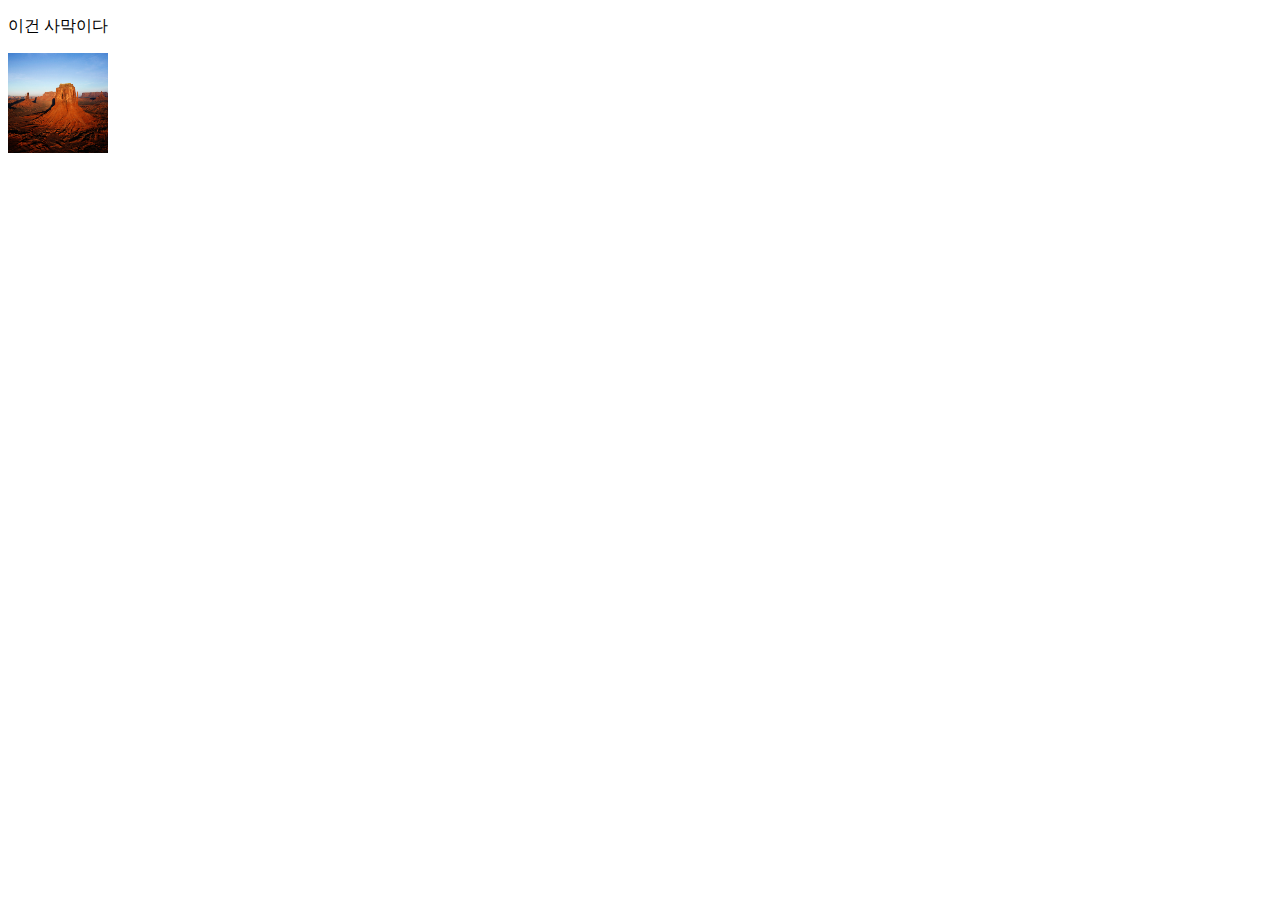
==== index.html @ 869d3fa5 "Add files via upload" ====
<!DOCTYPE html>
<html lang="en" dir="ltr">
  <head>
    <meta charset="utf-8">
    <title></title>
  </head>
  <body>
    <p>이건 사막이다<P>
    <img src="Desert.jpg" width="100PX" height="100PX">
  </body>
</html>
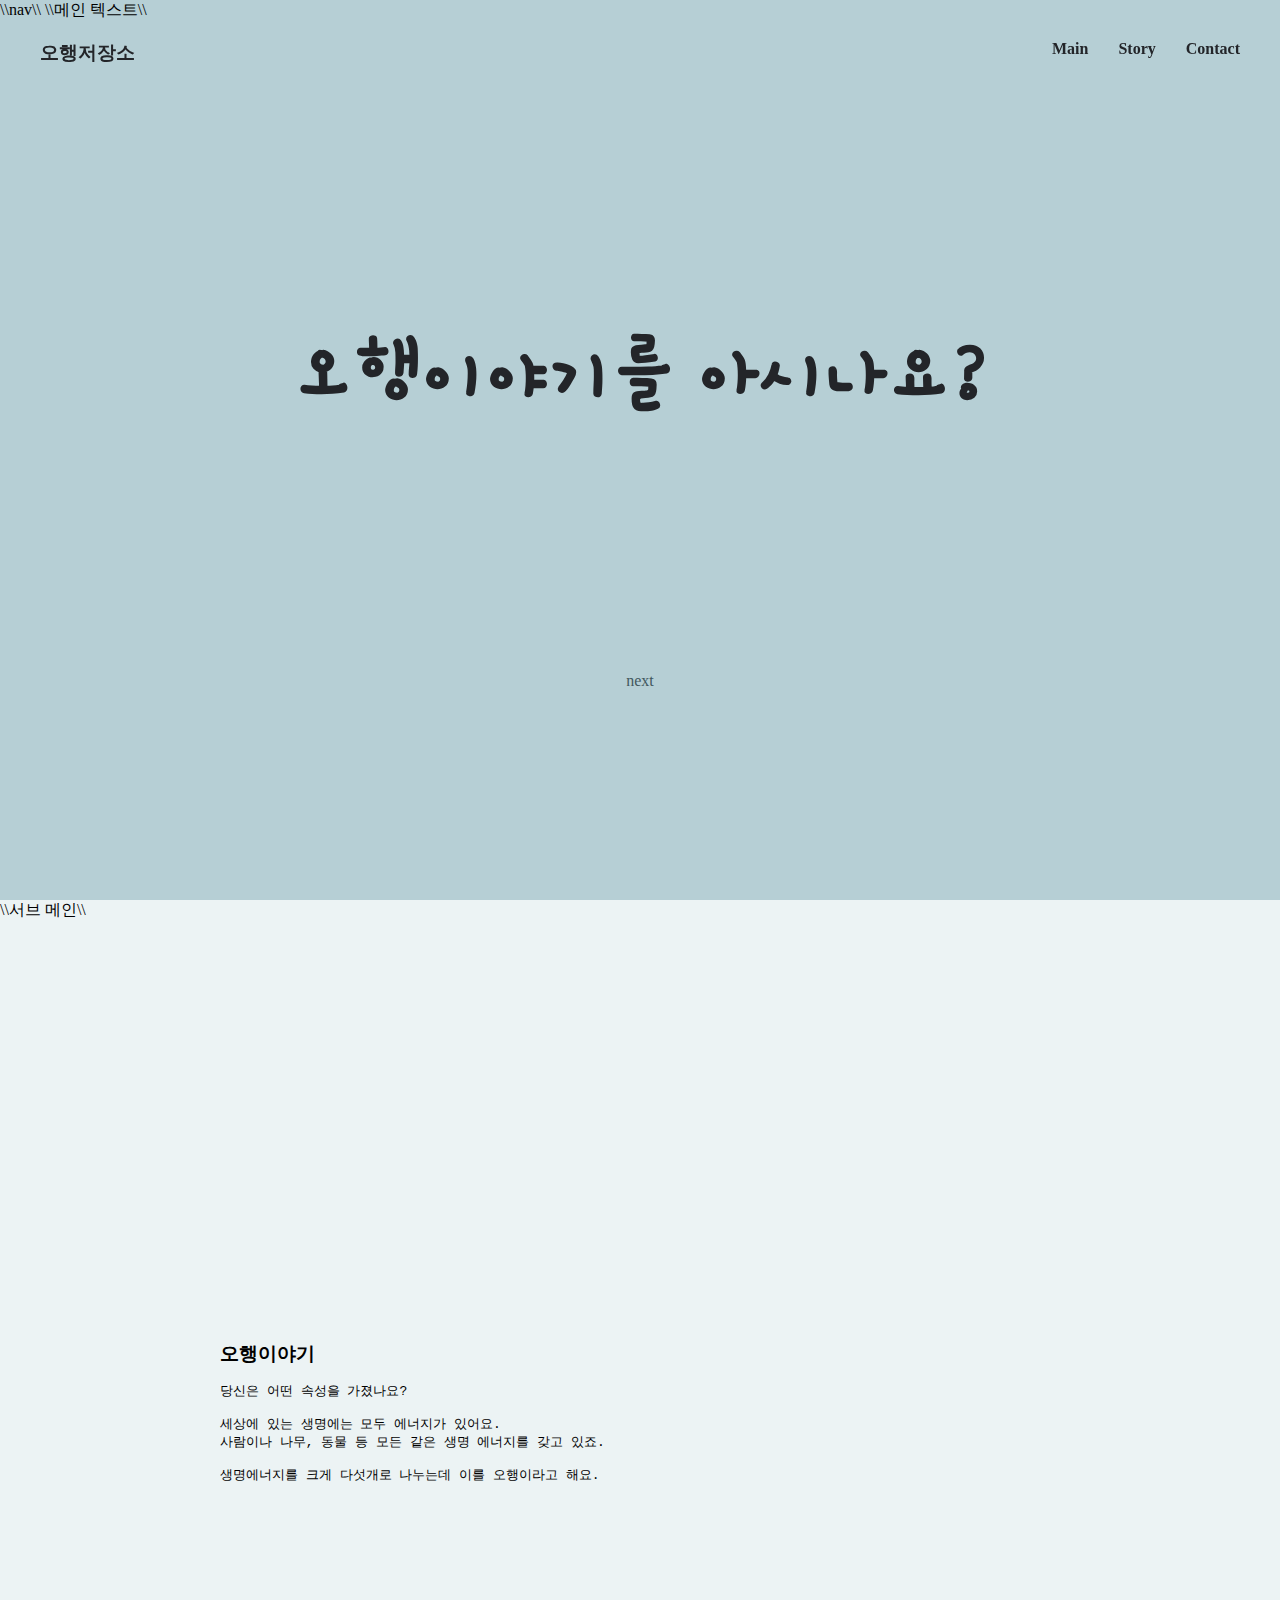
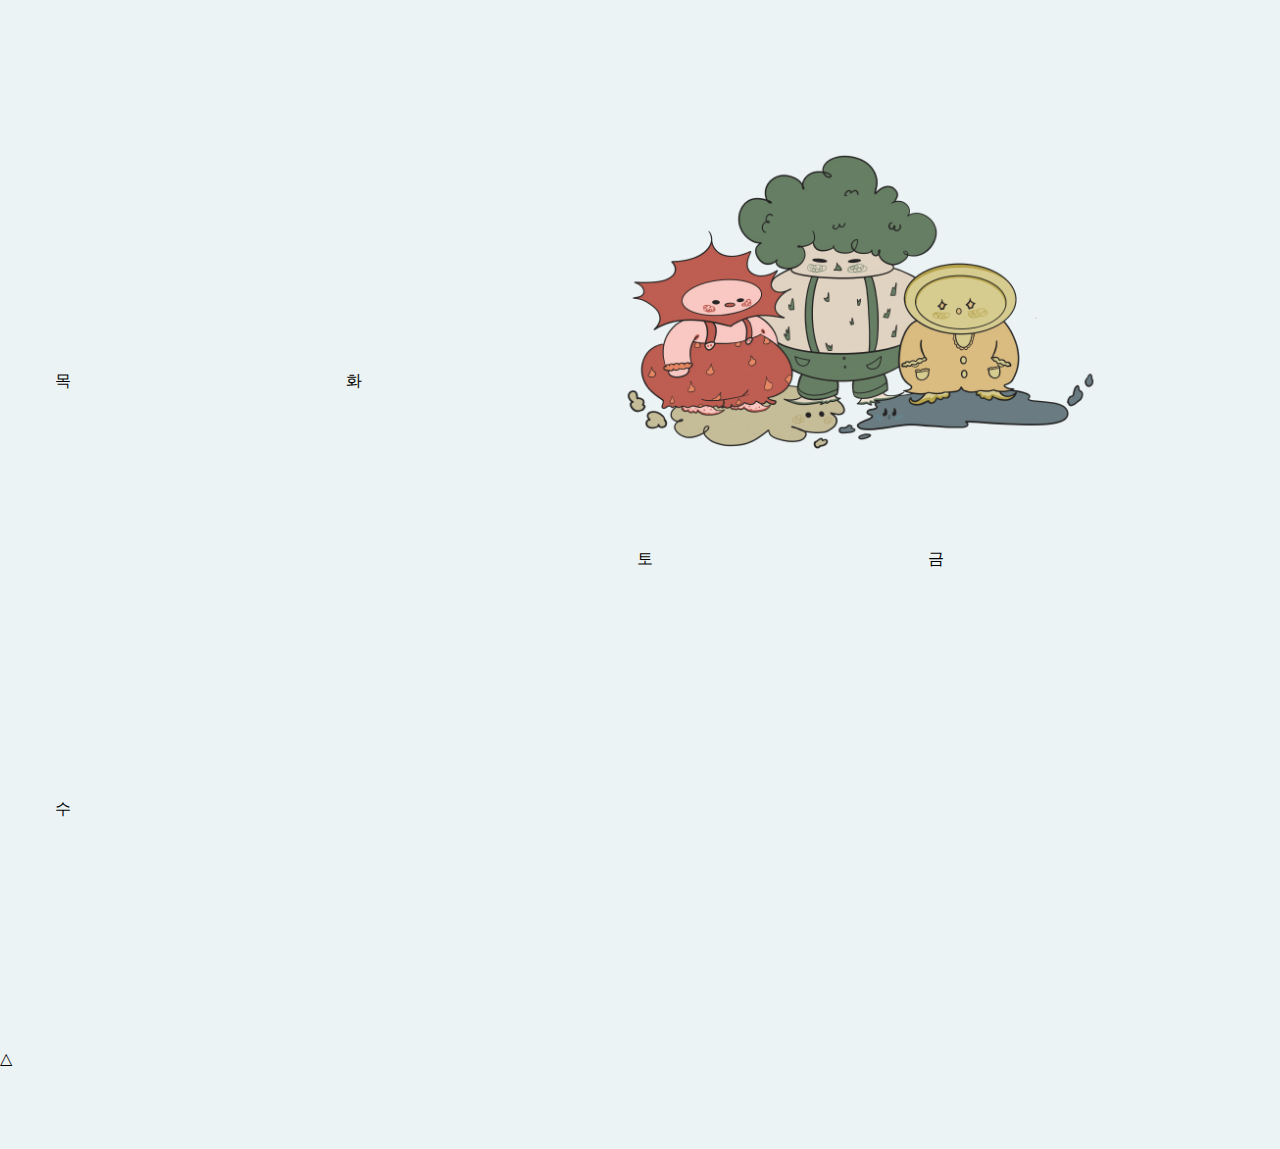
==== commit 8f63ba70: "Add files via upload" ====
--- a/index.html
+++ b/index.html
@@ -1,11 +1,79 @@
-<!DOCTYPE html>
-<html lang="en" dir="ltr">
-  <head>
-    <meta charset="utf-8">
-    <title></title>
-  </head>
-  <body>
-    <p>이건 사막이다<P>
-    <img src="Desert.jpg" width="100PX" height="100PX">
-  </body>
+<html lang="kr">
+<head>
+  <meta charset="UTF-8">
+  <meta name="viewport" content="width=device-width, initial-scale=1.0">
+  <meta http-equiv="X-UA-Compatible" content="ie=edge">
+  <title>index</title>
+  <link rel="stylesheet" href="css/main.css">
+  <link rel="stylesheet" href="https://fonts.googleapis.com/css2?family=Material+Symbols+Outlined:opsz,wght,FILL,GRAD@20..48,100..700,0..1,-50..200" />
+</head>
+
+<body>
+  <div class="wrapper">
+   <div id="main">
+
+     \\nav\\
+    <div class="header">
+      <div class="logo">
+        <h3><a href="index.html">오행저장소</a></h3>
+      </div>
+      <ul>
+        <li><a href="#main">Main</a></li>
+        <li><a href="#sub">Story</a></li>
+        <li><a href="contact.html">Contact</a></li>
+      </ul>
+    </div>
+
+    \\메인 텍스트\\
+    <div class="content1">
+      <div class="main_text">
+        <h1>오행이야기를 아시나요?</h1>
+      </div>
+      <div class="next">
+        <a href="#sub">next</a>
+      </div>
+    </div>
+
+   </div>
+
+
+   \\서브 메인\\
+  <div id="sub">
+     <div class="content2">
+       <div class="sub_text">
+        <h3 class="font_dp">오행이야기</h3>
+      <pre> <p class="font_dp">당신은 어떤 속성을 가졌나요?</p><br>세상에 있는 생명에는 모두 에너지가 있어요.<br>사람이나 나무, 동물 등 모든 같은 생명 에너지를 갖고 있죠.
+    <p class="font_dp">생명에너지를 크게 다섯개로 나누는데 이를 오행이라고 해요.</p><br></pre>
+       </div>
+       <div class="sub_image">
+         <img src="image/friend.png">
+       </div>
+     </div>
+   </div>
+
+   <div id="last">
+     <div class="icon_image">
+       <img src="" alt=""><span>목</span>
+     </div>
+     <div class="icon_image">
+       <img src="" alt=""><span>화</span>
+     </div>
+     <div class="icon_image">
+       <img src="" alt=""><span>토</span>
+     </div>
+     <div class="icon_image">
+       <img src="" alt=""><span>금</span>
+     </div>
+     <div class="icon_image">
+       <img src="" alt=""><span>수</span>
+     </div>
+
+   </div>
+
+   <div id="footer">
+     <p>△</p>
+  </div>
+
+
+</body>
 </html>
--- a/css/main.css
+++ b/css/main.css
@@ -0,0 +1,113 @@
+@import url('https://fonts.googleapis.com/css2?family=Gamja+Flower&display=swap');
+* {
+  margin: 0;
+  padding: 0;
+  list-style: none;
+  text-decoration: none;
+  box-sizing: border-box;
+  max-width: 100%;
+  \\border: 1px solid;\\
+ }
+
+body {
+  background-color: rgb(236, 243, 244)
+}
+
+#main{
+ height: 100%;
+ \\background-color: rgb(146, 182, 198);
+ background-color: rgb(182, 207, 213);
+}
+
+.header {
+  padding: 40px;
+  position: fixed;
+  top: 0;
+  left: 0;
+  right: 0;
+}
+
+.header a {
+  color: rgb(35, 37, 41);
+  font-weight: bold;
+}
+
+.header a:hover {
+  color: rgb(66, 88, 94);
+}
+
+ .logo {
+   float: left;
+ }
+  ul {
+    float: right;
+  }
+  ul li {
+    float: left;
+    padding-left:30px;
+    color:
+  }
+
+  .main_text h1 {
+    font-size: 5em;
+    font-family: 'Gamja Flower', cursive;
+    padding-top: 300px;
+    text-align: center;
+    color: rgb(35, 37, 41)
+  }
+
+ .next {
+   text-align: center;
+   margin-top: 250px;
+ }
+
+ .next a {
+   color: rgb(66, 88, 94)
+ }
+
+ .next a:hover{
+   color: rgb(35, 37, 41)
+ }
+  #sub{
+    height: 100%;
+  }
+
+  .sub_text {
+  float: left;
+  padding: 50px;
+  margin: 100px; margin-top: 200px;
+  }
+
+  .fon_dp {
+    font-size: 5em;
+  }
+
+  .sub_image {
+    float: right;
+    margin-right: 100px;
+  }
+
+  .sub_image img {
+    width: 500px;
+    height: 500px;
+  }
+
+  .content2 {
+  margin: 150px 50px;
+  padding: 20px;
+  height: 70%
+  }
+
+  .last {
+    height: 400px;
+  }
+  .icon_image {
+    width: 236px; height: 250px; float: left;
+    margin-left: 55px;
+
+  }
+
+  #footer {
+    clear: both;
+    height: 100px;
+  }
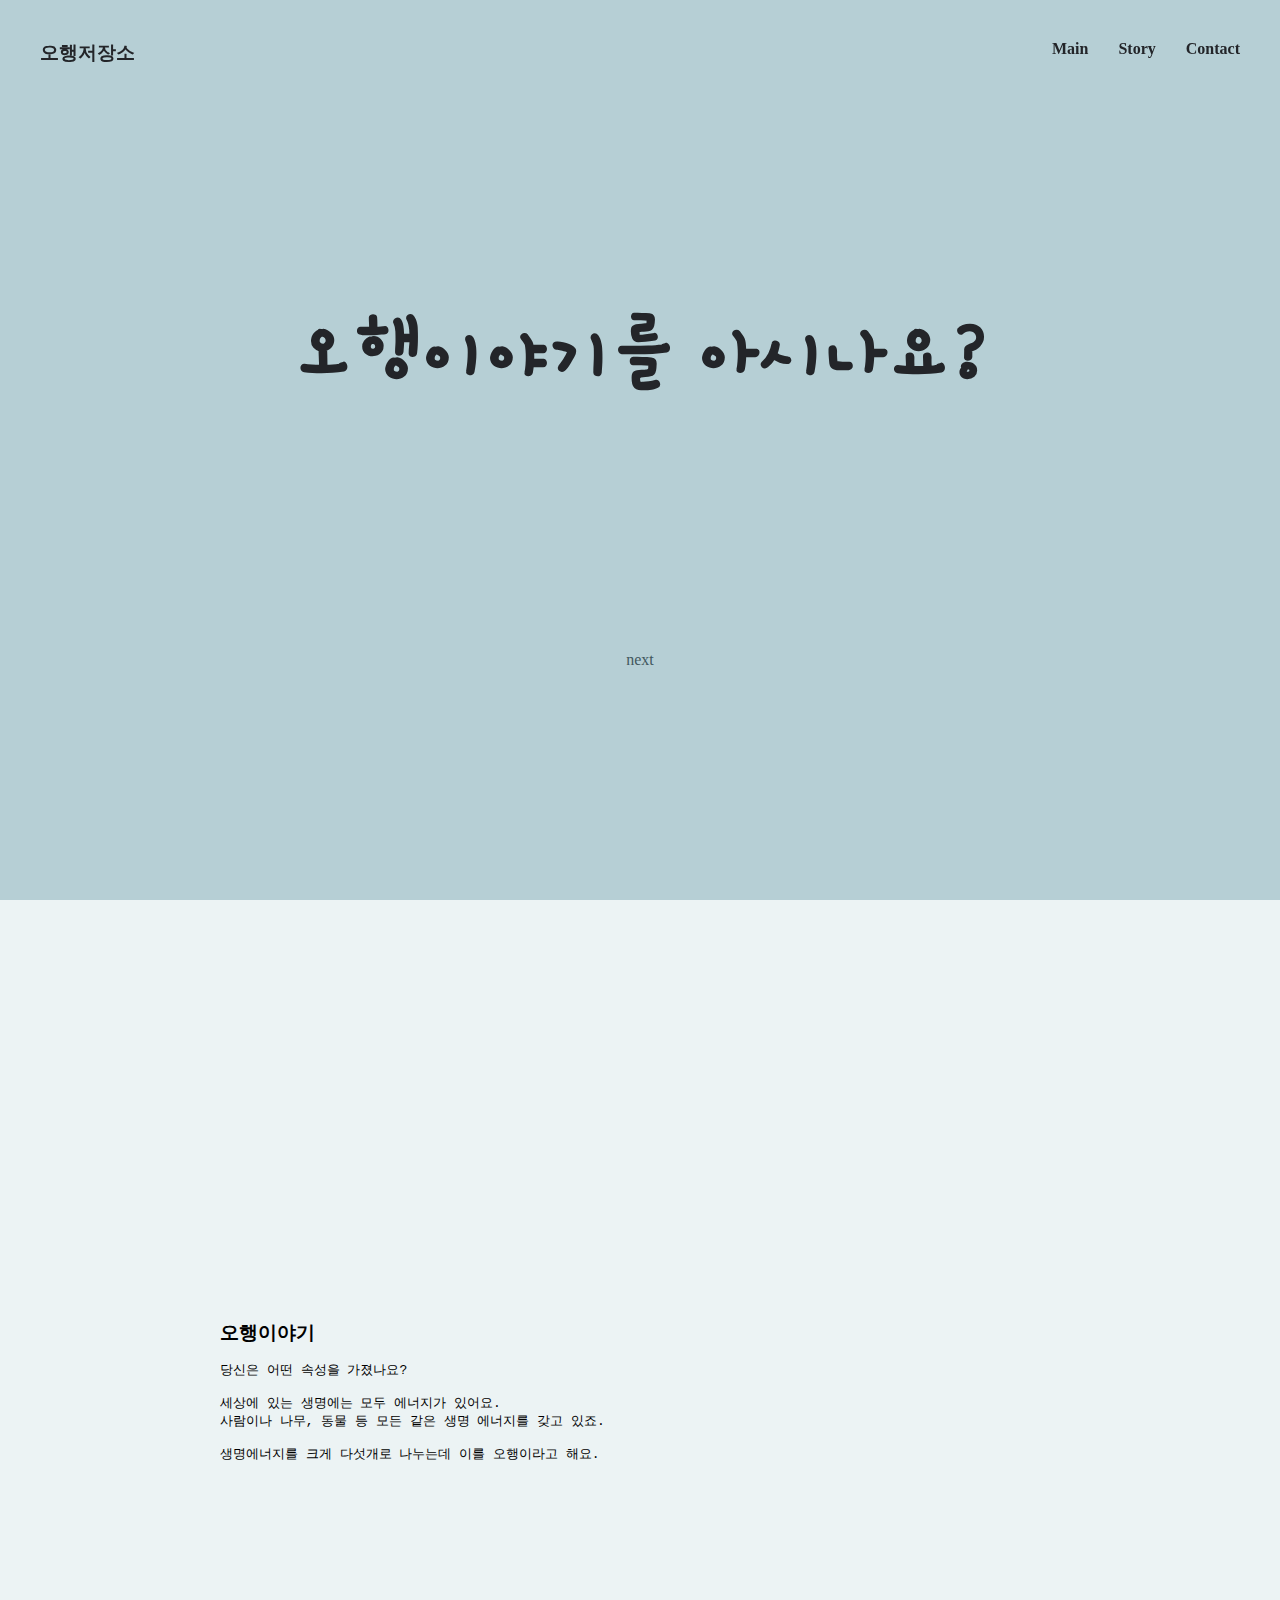
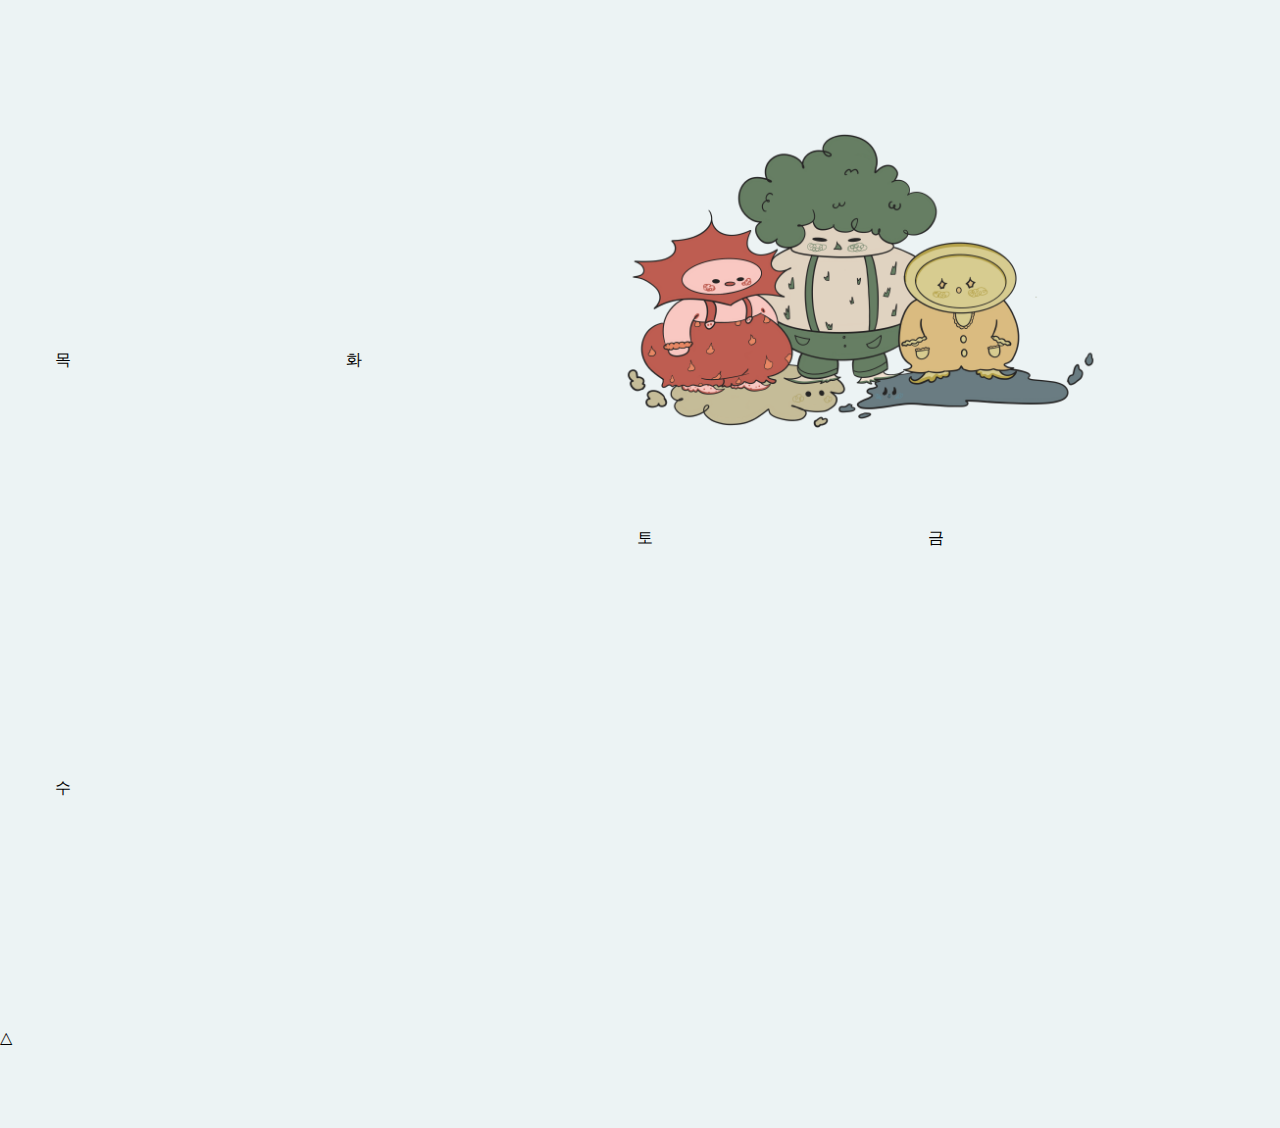
==== commit 70a677ac: "Add files via upload" ====
--- a/index.html
+++ b/index.html
@@ -5,14 +5,13 @@
   <meta http-equiv="X-UA-Compatible" content="ie=edge">
   <title>index</title>
   <link rel="stylesheet" href="css/main.css">
-  <link rel="stylesheet" href="https://fonts.googleapis.com/css2?family=Material+Symbols+Outlined:opsz,wght,FILL,GRAD@20..48,100..700,0..1,-50..200" />
 </head>
 
 <body>
   <div class="wrapper">
    <div id="main">
 
-     \\nav\\
+
     <div class="header">
       <div class="logo">
         <h3><a href="index.html">오행저장소</a></h3>
@@ -20,11 +19,11 @@
       <ul>
         <li><a href="#main">Main</a></li>
         <li><a href="#sub">Story</a></li>
-        <li><a href="contact.html">Contact</a></li>
+        <li><a href="html/contact.html">Contact</a></li>
       </ul>
     </div>
 
-    \\메인 텍스트\\
+
     <div class="content1">
       <div class="main_text">
         <h1>오행이야기를 아시나요?</h1>
@@ -37,7 +36,7 @@
    </div>
 
 
-   \\서브 메인\\
+
   <div id="sub">
      <div class="content2">
        <div class="sub_text">
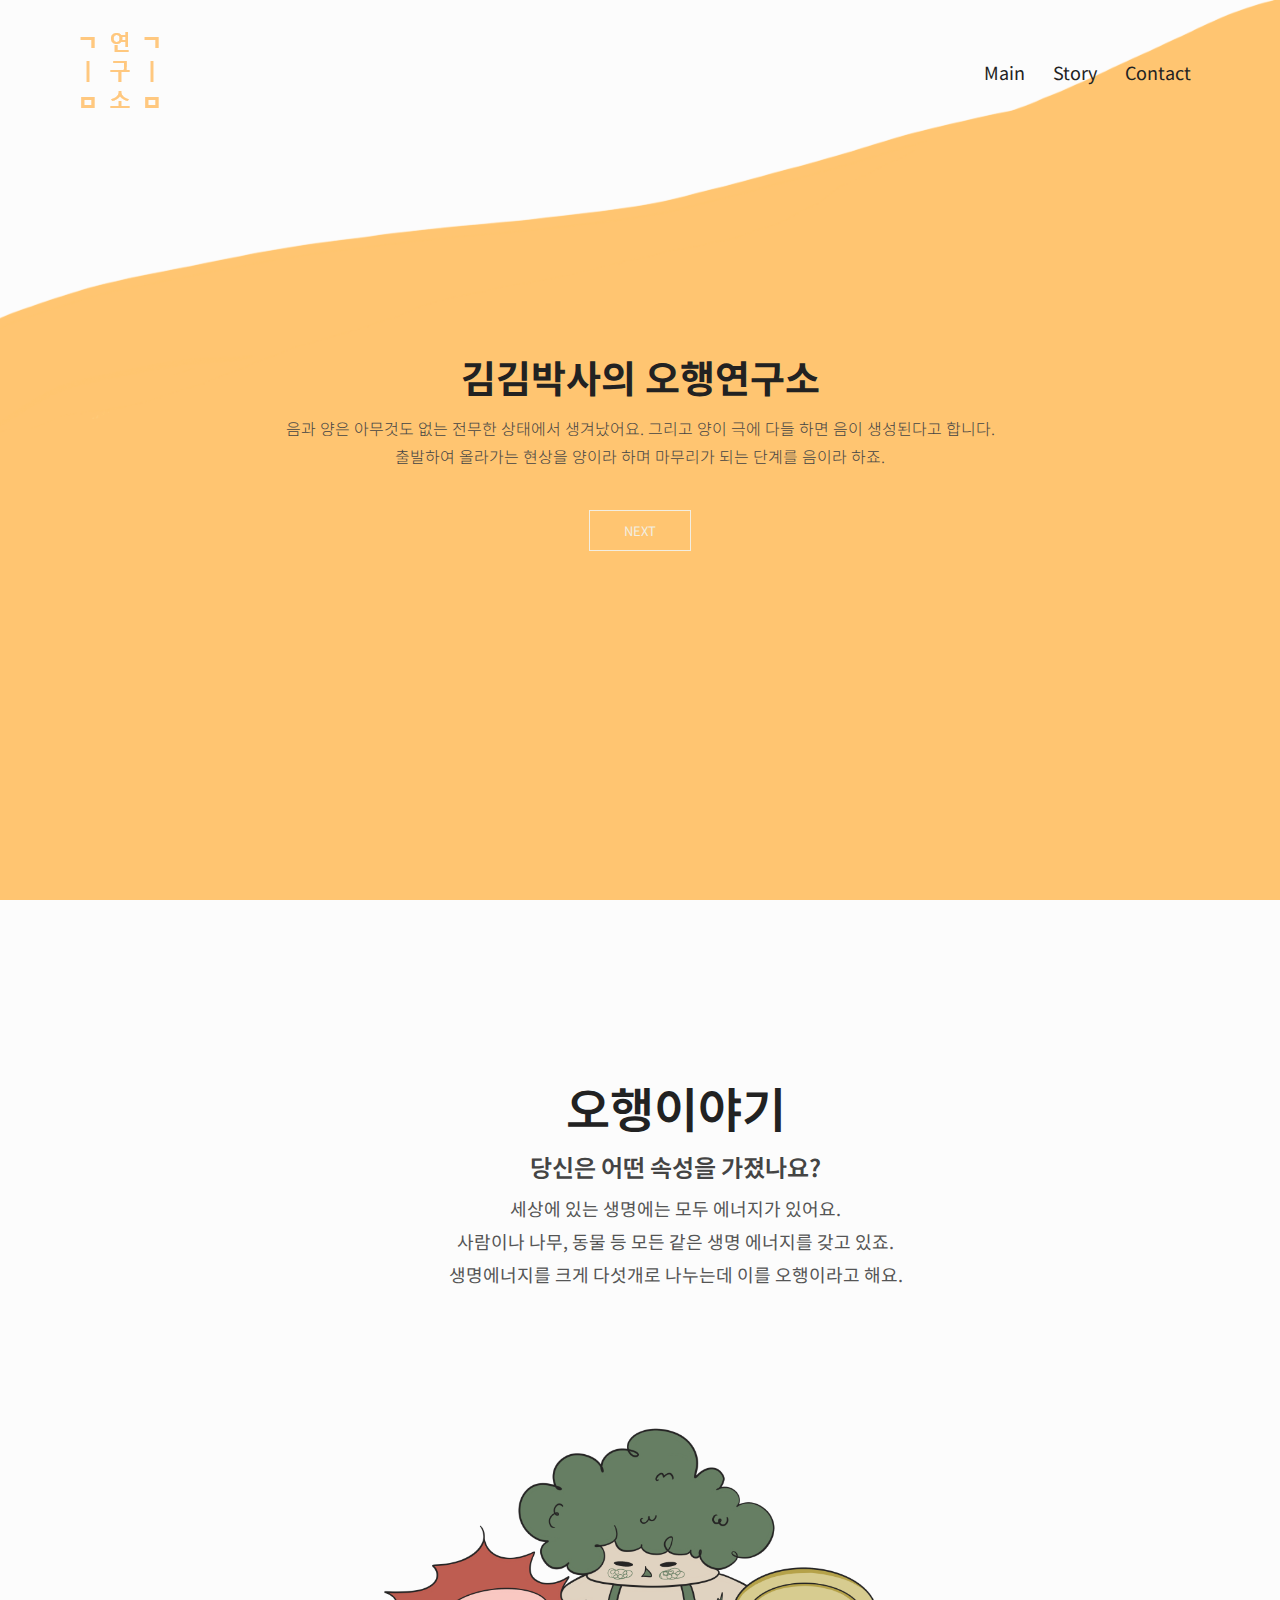
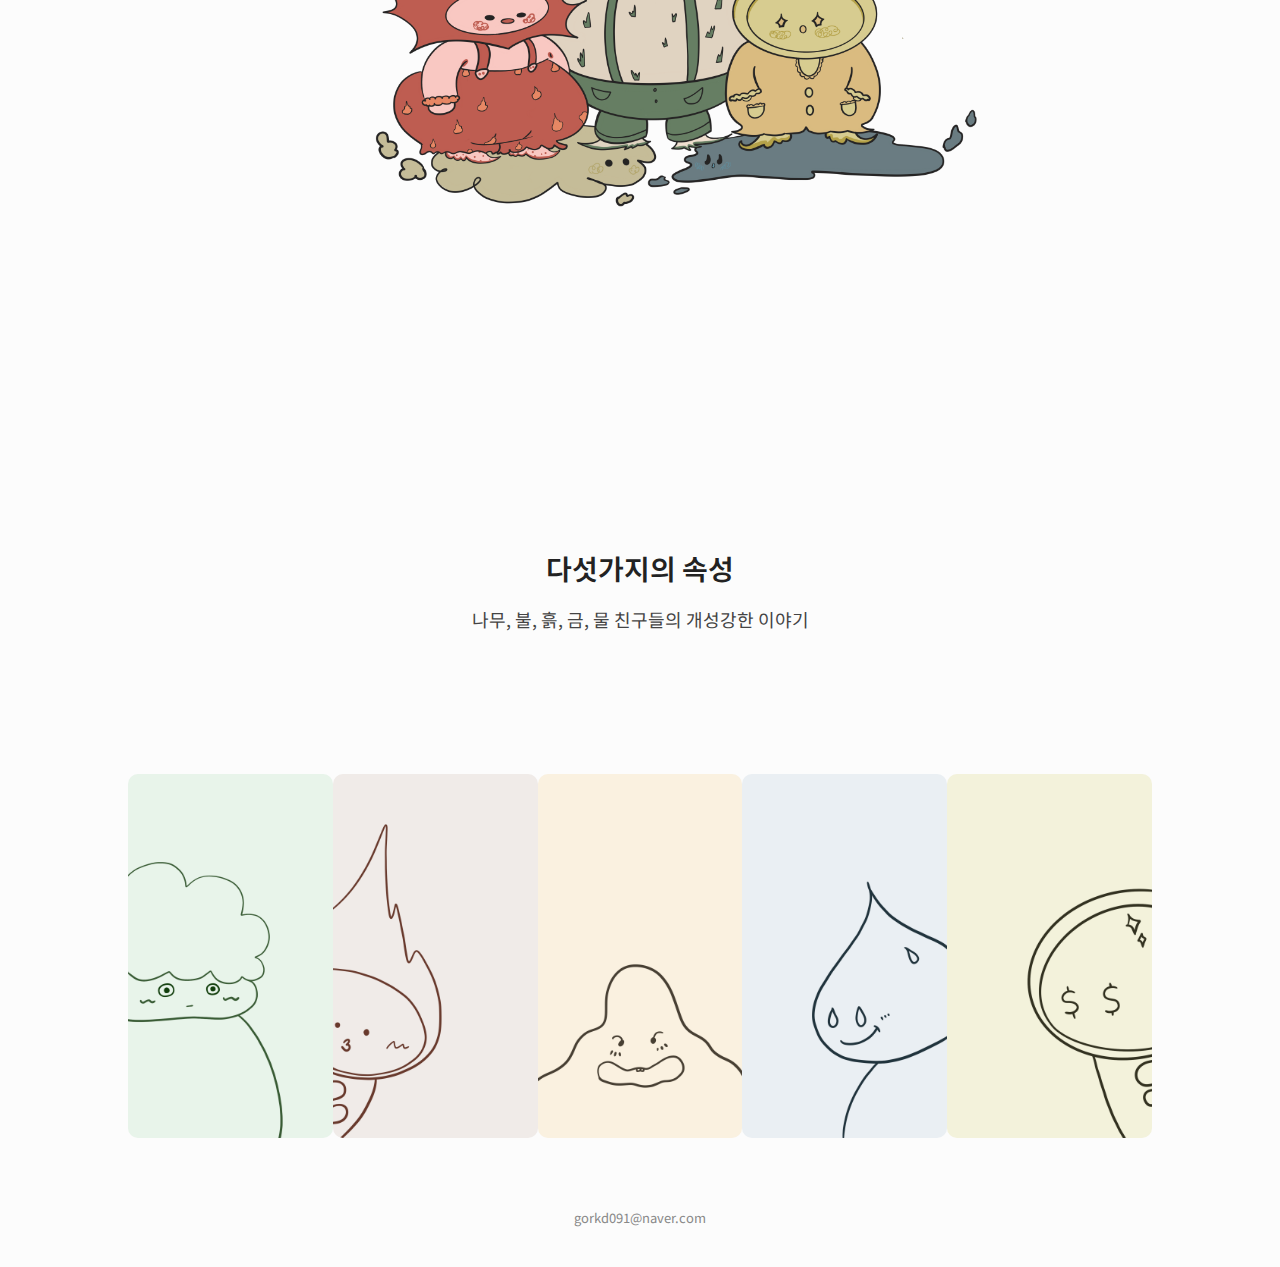
==== commit 10ddfa6e: "Add files via upload" ====
--- a/index.html
+++ b/index.html
@@ -1,78 +1,122 @@
-<html lang="kr">
+<!DOCTYPE html>
+<html lang="en">
 <head>
   <meta charset="UTF-8">
   <meta name="viewport" content="width=device-width, initial-scale=1.0">
   <meta http-equiv="X-UA-Compatible" content="ie=edge">
-  <title>index</title>
+  <title>김김박사의 오행연구소</title>
   <link rel="stylesheet" href="css/main.css">
+  <link rel="preconnect" href="https://fonts.googleapis.com">
+<link rel="preconnect" href="https://fonts.gstatic.com" crossorigin>
+<link href="https://fonts.googleapis.com/css2?family=Noto+Sans+KR:wght@100;400;700&display=swap" rel="stylesheet">
+<link rel="stylesheet" href="https://stackpath.bootstrapcdn.com/font-awesome/4.7.0/css/font-awesome.min.css">
 </head>
+<body>
 
-<body>
-  <div class="wrapper">
-   <div id="main">
+  <!--header-->
+  <section class="header" id="header">
+    <nav>
+      <a href="index.html"><img src="image/logo.png" alt=""></a>
+      <div class="nav-link" id="navlink">
+        <i class="fa fa-times" onclick="hideMenu()"></i>
+        <ul>
+          <li><a href="#header">Main</a></li>
+          <li><a href="#story">Story</a></li>
+          <li><a href="html/contact.html">Contact</a></li>
+        </ul>
+      </div>
+      <i class="fa fa-bars" onclick="showMenu()"></i>
+    </nav>
 
+    <div class="text-box">
+      <h1>김김박사의 오행연구소</h1>
+      <p>음과 양은 아무것도 없는 전무한 상태에서 생겨났어요. 그리고 양이 극에 다들 하면 음이 생성된다고 합니다.
+        <br>출발하여 올라가는 현상을 양이라 하며 마무리가 되는 단계를 음이라 하죠.</p>
+      <a href="#story" class="next">NEXT</a>
+    </div>
+  </section>
 
-    <div class="header">
-      <div class="logo">
-        <h3><a href="index.html">오행저장소</a></h3>
-      </div>
-      <ul>
-        <li><a href="#main">Main</a></li>
-        <li><a href="#sub">Story</a></li>
-        <li><a href="html/contact.html">Contact</a></li>
-      </ul>
-    </div>
-
-
-    <div class="content1">
-      <div class="main_text">
-        <h1>오행이야기를 아시나요?</h1>
-      </div>
-      <div class="next">
-        <a href="#sub">next</a>
+  <section class="story" id="story">
+    <div class="row">
+      <div class="col-1">
+        <h1>오행이야기</h1>
+        <h2>당신은 어떤 속성을 가졌나요?</h2>
+            <p>세상에 있는 생명에는 모두 에너지가 있어요.<br>
+            사람이나 나무, 동물 등 모든 같은 생명 에너지를 갖고 있죠.<br>
+            생명에너지를 크게 다섯개로 나누는데 이를 오행이라고 해요.</p>
+        <img src="image/we.png" alt="" >
       </div>
     </div>
+  </section>
 
-   </div>
+  <!-- five layer -->
+  <section class="five">
+    <h1>다섯가지의 속성</h1>
+    <p>나무, 불, 흙, 금, 물 친구들의 개성강한 이야기 </p>
+
+    <div class="row">
+      <div class="five-col">
+        <img src="image/tr.png" alt="">
+        <a href="html/tree.html" ><div class="layer">
+          <h3>나는 나무!</h3>
+        </div></a>
+      </div>
+
+      <div class="five-col">
+        <img src="image/fa.png" alt="">
+        <a href="html/tree.html"><div class="layer">
+          <h3>나는 불!</h3>
+        </div></a>
+      </div>
+
+      <div class="five-col">
+        <img src="image/sa.png" alt="">
+        <a href="html/tree.html"><div class="layer">
+          <h3>나는 흙!</h3>
+        </div></a>
+      </div>
+
+      <div class="five-col">
+        <img src="image/wt.png" alt="">
+        <a href="html/tree.html"><div class="layer">
+          <h3>나는 물!</h3>
+        </div></a>
+      </div>
+
+      <div class="five-col">
+        <img src="image/go.png" alt="">
+        <a href="html/tree.html"><div class="layer">
+          <h3>나는 금!</h3>
+        </div></a>
+      </div>
+    </div>
+  </section>
+
+  <!-- footer -->
+  <section class="footer">
+    <p>gorkd091@naver.com</p>
+  </section>
 
 
 
-  <div id="sub">
-     <div class="content2">
-       <div class="sub_text">
-        <h3 class="font_dp">오행이야기</h3>
-      <pre> <p class="font_dp">당신은 어떤 속성을 가졌나요?</p><br>세상에 있는 생명에는 모두 에너지가 있어요.<br>사람이나 나무, 동물 등 모든 같은 생명 에너지를 갖고 있죠.
-    <p class="font_dp">생명에너지를 크게 다섯개로 나누는데 이를 오행이라고 해요.</p><br></pre>
-       </div>
-       <div class="sub_image">
-         <img src="image/friend.png">
-       </div>
-     </div>
-   </div>
-
-   <div id="last">
-     <div class="icon_image">
-       <img src="" alt=""><span>목</span>
-     </div>
-     <div class="icon_image">
-       <img src="" alt=""><span>화</span>
-     </div>
-     <div class="icon_image">
-       <img src="" alt=""><span>토</span>
-     </div>
-     <div class="icon_image">
-       <img src="" alt=""><span>금</span>
-     </div>
-     <div class="icon_image">
-       <img src="" alt=""><span>수</span>
-     </div>
-
-   </div>
-
-   <div id="footer">
-     <p>△</p>
-  </div>
 
 
+
+
+
+
+
+
+<!--- javascript for toggle menu ------->
+  <script>
+  var navlink = document.getElementById("navlink");
+
+  function showMenu(){
+     navlink.style.right = "0";
+  }
+  function hideMenu(){
+     navlink.style.right = "-200px";
+  }
+  </script>
 </body>
 </html>
--- a/css/main.css
+++ b/css/main.css
@@ -1,113 +1,305 @@
-@import url('https://fonts.googleapis.com/css2?family=Gamja+Flower&display=swap');
-* {
+*{
   margin: 0;
   padding: 0;
+  box-sizing: border-box;
+  font-family: 'Noto Sans KR', sans-serif;
+}
+
+body{
+  background-color:#fcfcfc;
+}
+
+/*--header--*/
+.header{
+  min-height: 100vh;
+  width: 100%;
+  background-image: url(../image/bg.png);
+  background-size: cover;
+  position: relative;
+}
+
+nav{
+  display: flex;
+  padding: 2% 6%;
+  justify-content: space-between;
+  align-items: center;
+}
+nav img{
+  width: 100%;
+}
+
+.nav-link{
+  flex: 1;
+  text-align: right;
+}
+
+.nav-link ul li{
   list-style: none;
+  display: inline-block;
+  padding: 8px 12px;
+  position: relative;
+}
+
+.nav-link ul li a{
+  color: #222222;
   text-decoration: none;
-  box-sizing: border-box;
-  max-width: 100%;
-  \\border: 1px solid;\\
+  font-size: 18px;
+}
+
+.nav-link ul li::after{
+  content: '';
+  width: 0%;
+  height: 2px;
+  background: #f44336;
+  display: block;
+  margin: auto;
+  transition: 0.5s;
+
+}
+.nav-link ul li:hover::after{
+  width: 100%;
+}
+
+.text-box{
+  width: 90%;
+  position: absolute;
+  top: 50%;
+  left: 50%;
+  transform: translate(-50%,-50%);
+  text-align: center;}
+
+  .text-box h1{
+    font-size: 38px;
+    color: #222222;
+  }
+  .text-box p{
+    margin: 10px 0 40px;
+    font-size: 16px;
+    font-weight: 300;
+    line-height: 28px;
+    color: #444444
+  }
+
+.next{
+  display: inline-block;
+  text-decoration: none;
+  color: #f2eee1;
+  border: 1px solid #f2eee1;
+  padding: 10px 34px;
+  font-size: 13px;
+  background: transparent;
+  position: relative;
+  cursor: pointer;
+}
+
+.next:hover{
+  border: 1px solid #f44336;
+  background: #f44336;
+  transition: 1s;
+}
+
+nav .fa{
+  display: none;
+}
+
+@media(max-width: 700px){
+  .text-box h1{
+    font-size: 24px;
+  }
+    .text-box p{
+      font-size: 13px;
+
+  }
+
+  .nav-link ul li{
+    display: block;
+  }
+  .nav-link{
+    position: absolute;
+    background: #fff;
+    height: 100vh;
+    width: 200px;
+    top: 0px;
+    right: -200px;
+    text-align: left;
+    z-index: 2;
+    transition: 1s;
+  }
+
+  nav .fa{
+    display: block;
+    color: #121212;
+    margin: 10px;
+    font-size: 22px;
+    cursor: pointer;
+  }
+
+  .nav-link ul{
+    padding: 30px;
+  }
+}
+
+/*-- story --*/
+.story{
+  width: 80%;
+  margin: auto;
+  padding: 100px 12%;
+  position: relative;
+}
+.row{
+  display: flex;
+  align-items: center;
+  justify-content: space-between;
+  flex-wrap: wrap;
+  padding-top: 10%;
+}
+
+.col-1{
+  max-width: 800px;
+  padding-left: 10%;
+text-align: center;
+}
+
+.col-1 img{
+  width: 100%;
+}
+
+.col-1 h1{
+  font-size: 48px;
+  font-weight: 600;
+  color: #222222;
+}
+
+.col-1 h2{
+  font-size: 24px;
+  font-weight: 600;
+  line-height: 50px;
+  color: #444444;
+}
+
+.col-1 p{
+  font-size: 18px;
+  line-height: 33px;
+  color: #555555;
+}
+
+@media(max-width: 700px){
+  .col-1{
+    padding-top: 20%;
+  }
+
+  .col-1 h1{
+    font-size: 30px;
+    line-height: 48px;
+  }
+
+  .col-1 h2{
+   font-size: 22px;
+   line-height: 34px;
+  }
+
+  .col-1 p{
+    font-size: 16px;
+  }
+
+  .row{
+    flex-direction: column;
+  }
+}
+
+  /*--five layer--*/
+  .five{
+    width: 80%;
+    margin: auto;
+    text-align: center;
+    padding-top: 100px
+  }
+
+  .five h1{
+    font-size: 28px;
+    font-weight: 600;
+    line-height: 55px;
+    color: #222222;
+  }
+
+  .five p{
+    font-size: 18px;
+    color: #444444;
+    padding: 10px;
+  }
+
+  .five-col{
+    flex-basis: 20%;
+    border-radius: 10px;
+    margin-top: 30px;
+    position: relative;
+    overflow: hidden;
+  }
+
+  .five-col img{
+    display: block;
+    width: 100%;
+  }
+
+  @media (max-width: 700px){
+    .five h1{
+      font-size: 22px;
+      line-height: 55px;
+    }
+
+    .five p{
+      font-size: 16px;
+    }
  }
 
-body {
-  background-color: rgb(236, 243, 244)
-}
-
-#main{
- height: 100%;
- \\background-color: rgb(146, 182, 198);
- background-color: rgb(182, 207, 213);
-}
-
-.header {
-  padding: 40px;
-  position: fixed;
-  top: 0;
-  left: 0;
-  right: 0;
-}
-
-.header a {
-  color: rgb(35, 37, 41);
-  font-weight: bold;
-}
-
-.header a:hover {
-  color: rgb(66, 88, 94);
-}
-
- .logo {
-   float: left;
- }
-  ul {
-    float: right;
-  }
-  ul li {
-    float: left;
-    padding-left:30px;
-    color:
-  }
-
-  .main_text h1 {
-    font-size: 5em;
-    font-family: 'Gamja Flower', cursive;
-    padding-top: 300px;
-    text-align: center;
-    color: rgb(35, 37, 41)
-  }
-
- .next {
-   text-align: center;
-   margin-top: 250px;
- }
-
- .next a {
-   color: rgb(66, 88, 94)
- }
-
- .next a:hover{
-   color: rgb(35, 37, 41)
- }
-  #sub{
+  .layer{
+    background: transparent;
     height: 100%;
-  }
-
-  .sub_text {
-  float: left;
-  padding: 50px;
-  margin: 100px; margin-top: 200px;
-  }
-
-  .fon_dp {
-    font-size: 5em;
-  }
-
-  .sub_image {
-    float: right;
-    margin-right: 100px;
-  }
-
-  .sub_image img {
-    width: 500px;
-    height: 500px;
-  }
-
-  .content2 {
-  margin: 150px 50px;
-  padding: 20px;
-  height: 70%
-  }
-
-  .last {
-    height: 400px;
-  }
-  .icon_image {
-    width: 236px; height: 250px; float: left;
-    margin-left: 55px;
-
-  }
-
-  #footer {
-    clear: both;
-    height: 100px;
-  }
+    width: 100%;
+    position: absolute;
+    top: 0;
+    left: 0;
+    transition: 0.5s;
+  }
+
+  .layer:hover{
+    background: rgb(157,86,63,0.5);
+  }
+
+  .layer h3{
+    width: 100%;
+    font-weight: 500;
+    color: #fafafa;
+    font-size: 26px;
+    bottom: 0;
+    left: 50%;
+    transform: translateX(-50%);
+    position: absolute;
+    opacity: 0;
+    transition: 0.5s;
+  }
+
+  .layer:hover h3{
+    bottom: 49%;
+    opacity: 1;
+  }
+
+@media(max-width: 700px){
+  .five-col{
+    margin-left: 0px;
+    margin-right: 15px;
+  }
+}
+
+/*-- footer --*/
+.footer{
+  margin-top: 70px;
+  margin-bottom: 40px;
+  text-align: center;
+}
+
+.footer p{
+  font-size: 13px;
+  font-weight: 200px;
+  color: #888888;
+}
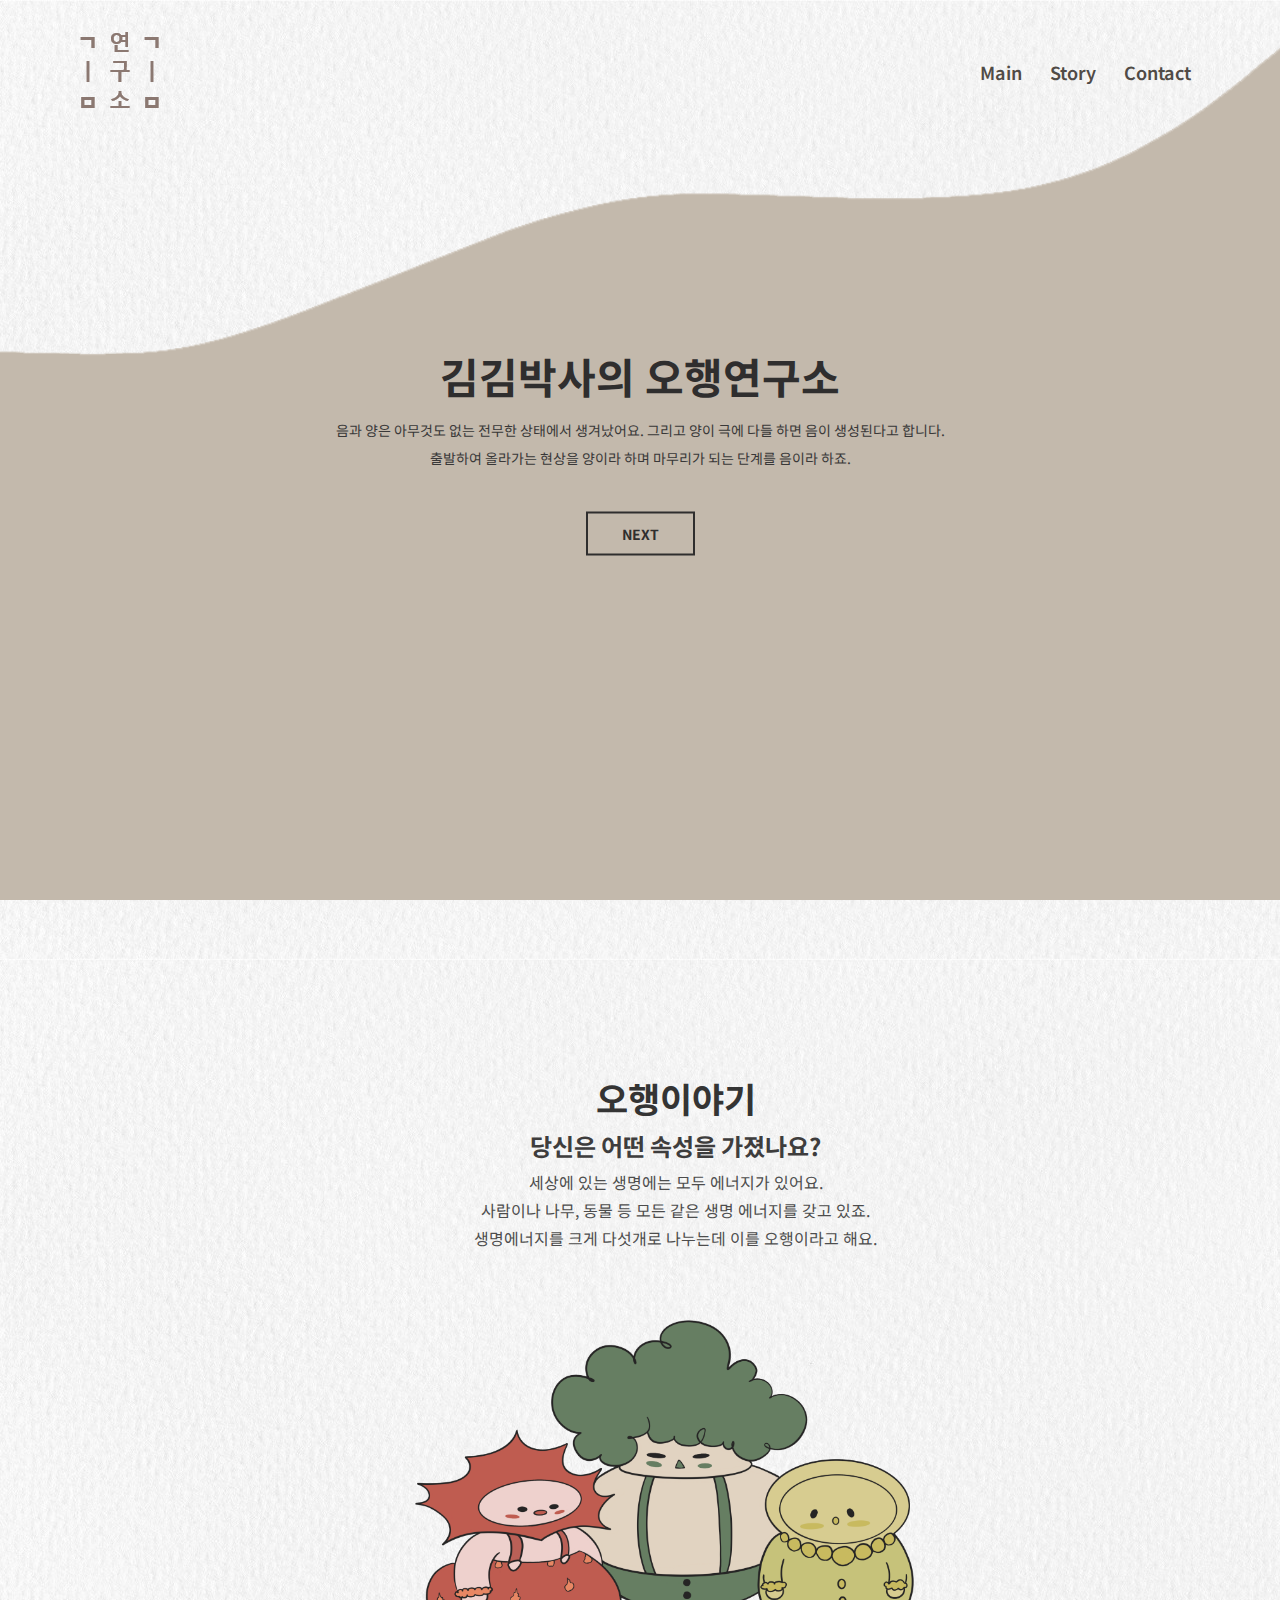
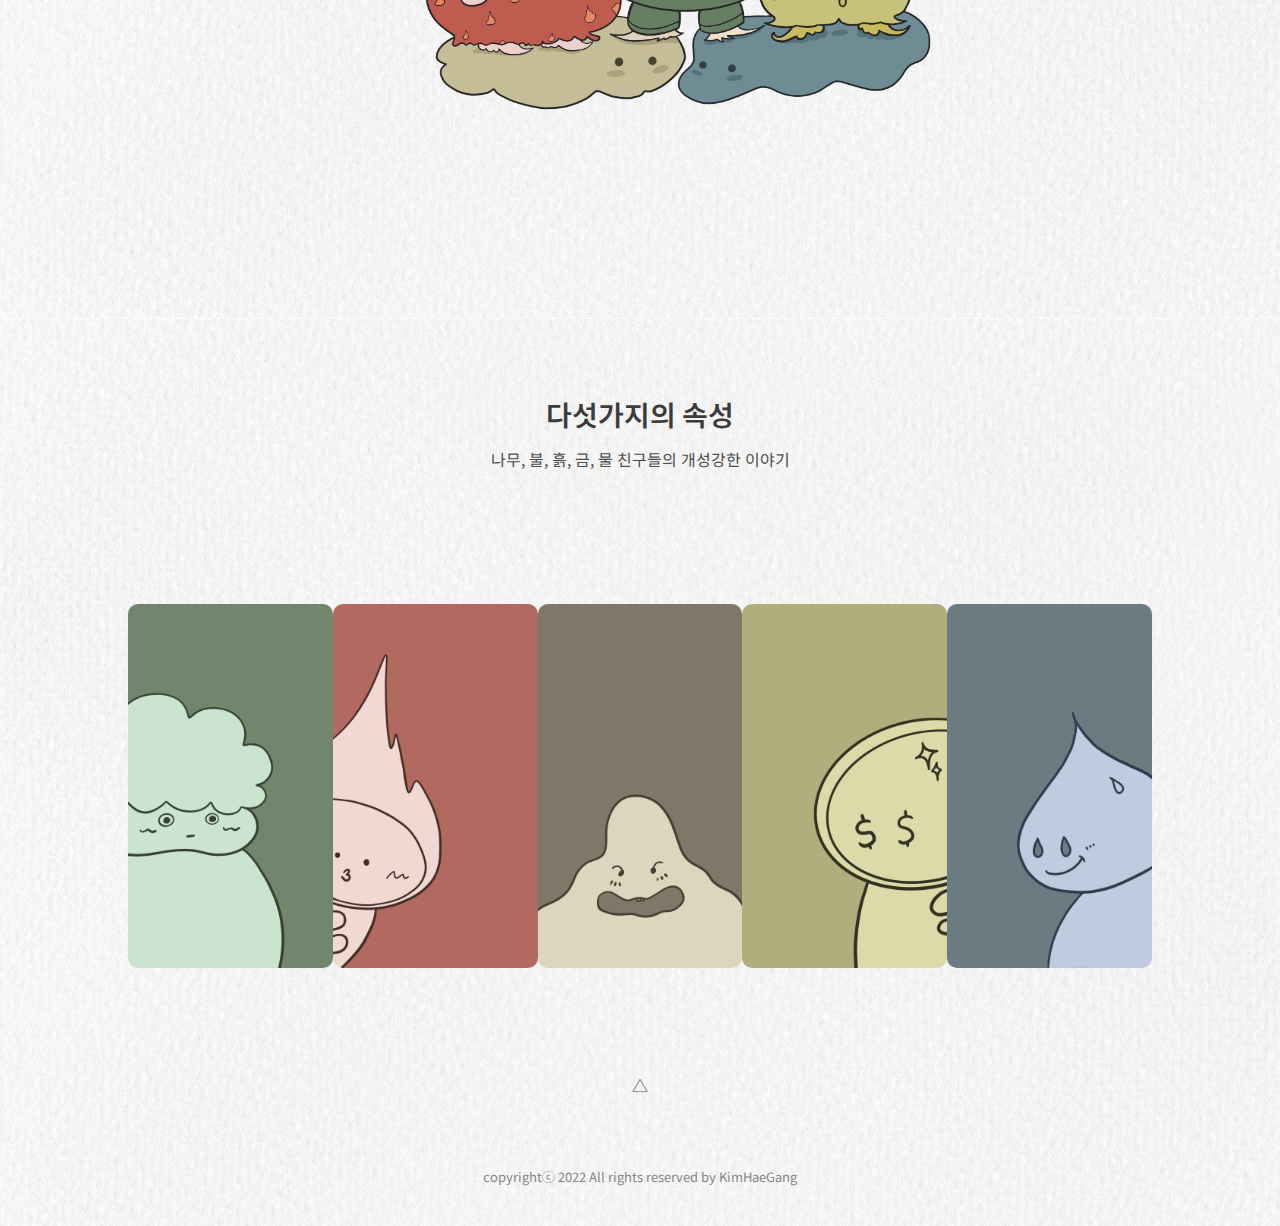
==== commit e030dadf: "Add files via upload" ====
--- a/index.html
+++ b/index.html
@@ -32,11 +32,11 @@
       <h1>김김박사의 오행연구소</h1>
       <p>음과 양은 아무것도 없는 전무한 상태에서 생겨났어요. 그리고 양이 극에 다들 하면 음이 생성된다고 합니다.
         <br>출발하여 올라가는 현상을 양이라 하며 마무리가 되는 단계를 음이라 하죠.</p>
-      <a href="#story" class="next">NEXT</a>
+      <a href="#story-1" class="next">NEXT</a>
     </div>
   </section>
 
-  <section class="story" id="story">
+  <section class="story" id="story-1">
     <div class="row">
       <div class="col-1">
         <h1>오행이야기</h1>
@@ -50,51 +50,57 @@
   </section>
 
   <!-- five layer -->
-  <section class="five">
-    <h1>다섯가지의 속성</h1>
-    <p>나무, 불, 흙, 금, 물 친구들의 개성강한 이야기 </p>
+  <section class="five" id="story">
+    <h1> 다섯가지의 속성</h1>
+    <p> 나무, 불, 흙, 금, 물 친구들의 개성강한 이야기 </p>
 
     <div class="row">
       <div class="five-col">
-        <img src="image/tr.png" alt="">
+        <img src="image/tt.png" alt="">
         <a href="html/tree.html" ><div class="layer">
           <h3>나는 나무!</h3>
         </div></a>
       </div>
 
       <div class="five-col">
-        <img src="image/fa.png" alt="">
-        <a href="html/tree.html"><div class="layer">
+        <img src="image/ff.png" alt="">
+        <a href="html/fire.html"><div class="layer">
           <h3>나는 불!</h3>
         </div></a>
       </div>
 
       <div class="five-col">
-        <img src="image/sa.png" alt="">
-        <a href="html/tree.html"><div class="layer">
+        <img src="image/ss.png" alt="">
+        <a href="html/sand.html"><div class="layer">
           <h3>나는 흙!</h3>
         </div></a>
       </div>
 
       <div class="five-col">
-        <img src="image/wt.png" alt="">
-        <a href="html/tree.html"><div class="layer">
+        <img src="image/gg.png" alt="">
+        <a href="html/gold.html"><div class="layer">
+          <h3>나는 금!</h3>
+        </div></a>
+      </div>
+
+      <div class="five-col">
+        <img src="image/ww.png" alt="">
+        <a href="html/water.html"><div class="layer">
           <h3>나는 물!</h3>
         </div></a>
       </div>
 
-      <div class="five-col">
-        <img src="image/go.png" alt="">
-        <a href="html/tree.html"><div class="layer">
-          <h3>나는 금!</h3>
-        </div></a>
-      </div>
+
     </div>
+  </section>
+
+  <section class="five" id="end">
+    <a href="#header"><p> △ </p></a>
   </section>
 
   <!-- footer -->
   <section class="footer">
-    <p>gorkd091@naver.com</p>
+    <p>copyrightⓒ 2022 All rights reserved by KimHaeGang</p>
   </section>
 
 
--- a/css/main.css
+++ b/css/main.css
@@ -1,19 +1,25 @@
+html{
+  scroll-behavior: smooth;
+
+  background-image: url(../image/paper.jpg);
+  background-size: 100%;
+}
+
 *{
   margin: 0;
   padding: 0;
   box-sizing: border-box;
   font-family: 'Noto Sans KR', sans-serif;
-}
-
-body{
-  background-color:#fcfcfc;
-}
+  text-decoration: none;
+}
+
+
 
 /*--header--*/
 .header{
   min-height: 100vh;
   width: 100%;
-  background-image: url(../image/bg.png);
+  background-image: url(../image/bg4.png);
   background-size: cover;
   position: relative;
 }
@@ -41,16 +47,16 @@
 }
 
 .nav-link ul li a{
-  color: #222222;
-  text-decoration: none;
+  color: rgb(80, 75, 70);
   font-size: 18px;
+  font-weight: 600;
 }
 
 .nav-link ul li::after{
   content: '';
   width: 0%;
   height: 2px;
-  background: #f44336;
+  background: rgb(65, 57, 55);
   display: block;
   margin: auto;
   transition: 0.5s;
@@ -66,36 +72,42 @@
   top: 50%;
   left: 50%;
   transform: translate(-50%,-50%);
-  text-align: center;}
+  text-align: center;
+
+}
+
 
   .text-box h1{
-    font-size: 38px;
-    color: #222222;
+    font-size: 42px;
+    color: #2f2e2e;
   }
   .text-box p{
     margin: 10px 0 40px;
-    font-size: 16px;
-    font-weight: 300;
+    font-size: 14px;
     line-height: 28px;
-    color: #444444
+    color: #393838;
   }
 
 .next{
   display: inline-block;
   text-decoration: none;
-  color: #f2eee1;
-  border: 1px solid #f2eee1;
+  color: #2f2e2e;
+  border: 2px solid #2f2e2e;
   padding: 10px 34px;
-  font-size: 13px;
+  font-size: 14px;
+  font-weight: bold;
   background: transparent;
   position: relative;
   cursor: pointer;
 }
 
 .next:hover{
-  border: 1px solid #f44336;
-  background: #f44336;
+  border: 1px solid #2f2e2e;
+  background:#2f2e2e;
   transition: 1s;
+  color: rgb(242, 231, 227);
+
+
 }
 
 nav .fa{
@@ -103,11 +115,15 @@
 }
 
 @media(max-width: 700px){
+  .text-box{
+
+  }
   .text-box h1{
     font-size: 24px;
   }
     .text-box p{
       font-size: 13px;
+      padding: 0 5%;
 
   }
 
@@ -146,7 +162,8 @@
   padding: 100px 12%;
   position: relative;
 }
-.row{
+
+.row {
   display: flex;
   align-items: center;
   justify-content: space-between;
@@ -157,7 +174,7 @@
 .col-1{
   max-width: 800px;
   padding-left: 10%;
-text-align: center;
+  text-align: center;
 }
 
 .col-1 img{
@@ -165,41 +182,40 @@
 }
 
 .col-1 h1{
-  font-size: 48px;
-  font-weight: 600;
-  color: #222222;
+  font-size: 35px;
+  color: #343434;
 }
 
 .col-1 h2{
   font-size: 24px;
-  font-weight: 600;
-  line-height: 50px;
-  color: #444444;
+  margin: 5px 0;
+  color: #3e3d3d;
 }
 
 .col-1 p{
-  font-size: 18px;
-  line-height: 33px;
-  color: #555555;
+  font-size: 16px;
+  line-height: 28px;
+  color: #4d4d4d;
 }
 
 @media(max-width: 700px){
   .col-1{
     padding-top: 20%;
+    text-align: left;
   }
 
   .col-1 h1{
     font-size: 30px;
-    line-height: 48px;
+    line-height: 44px;
   }
 
   .col-1 h2{
-   font-size: 22px;
-   line-height: 34px;
+   font-size: 18px;
+   line-height: 30px;
   }
 
   .col-1 p{
-    font-size: 16px;
+    font-size: 14px;
   }
 
   .row{
@@ -219,13 +235,13 @@
     font-size: 28px;
     font-weight: 600;
     line-height: 55px;
-    color: #222222;
+    color:#3c3b3b;
   }
 
   .five p{
-    font-size: 18px;
-    color: #444444;
-    padding: 10px;
+    font-size: 16px;
+    color: #4d4d4d;
+    padding-top: 5px;
   }
 
   .five-col{
@@ -242,14 +258,17 @@
   }
 
   @media (max-width: 700px){
+
     .five h1{
       font-size: 22px;
-      line-height: 55px;
+      line-height: 30px;
     }
 
     .five p{
-      font-size: 16px;
+      font-size: 14px;
     }
+
+
  }
 
   .layer{
@@ -301,5 +320,5 @@
 .footer p{
   font-size: 13px;
   font-weight: 200px;
-  color: #888888;
-}
+  color: #858585;
+}
